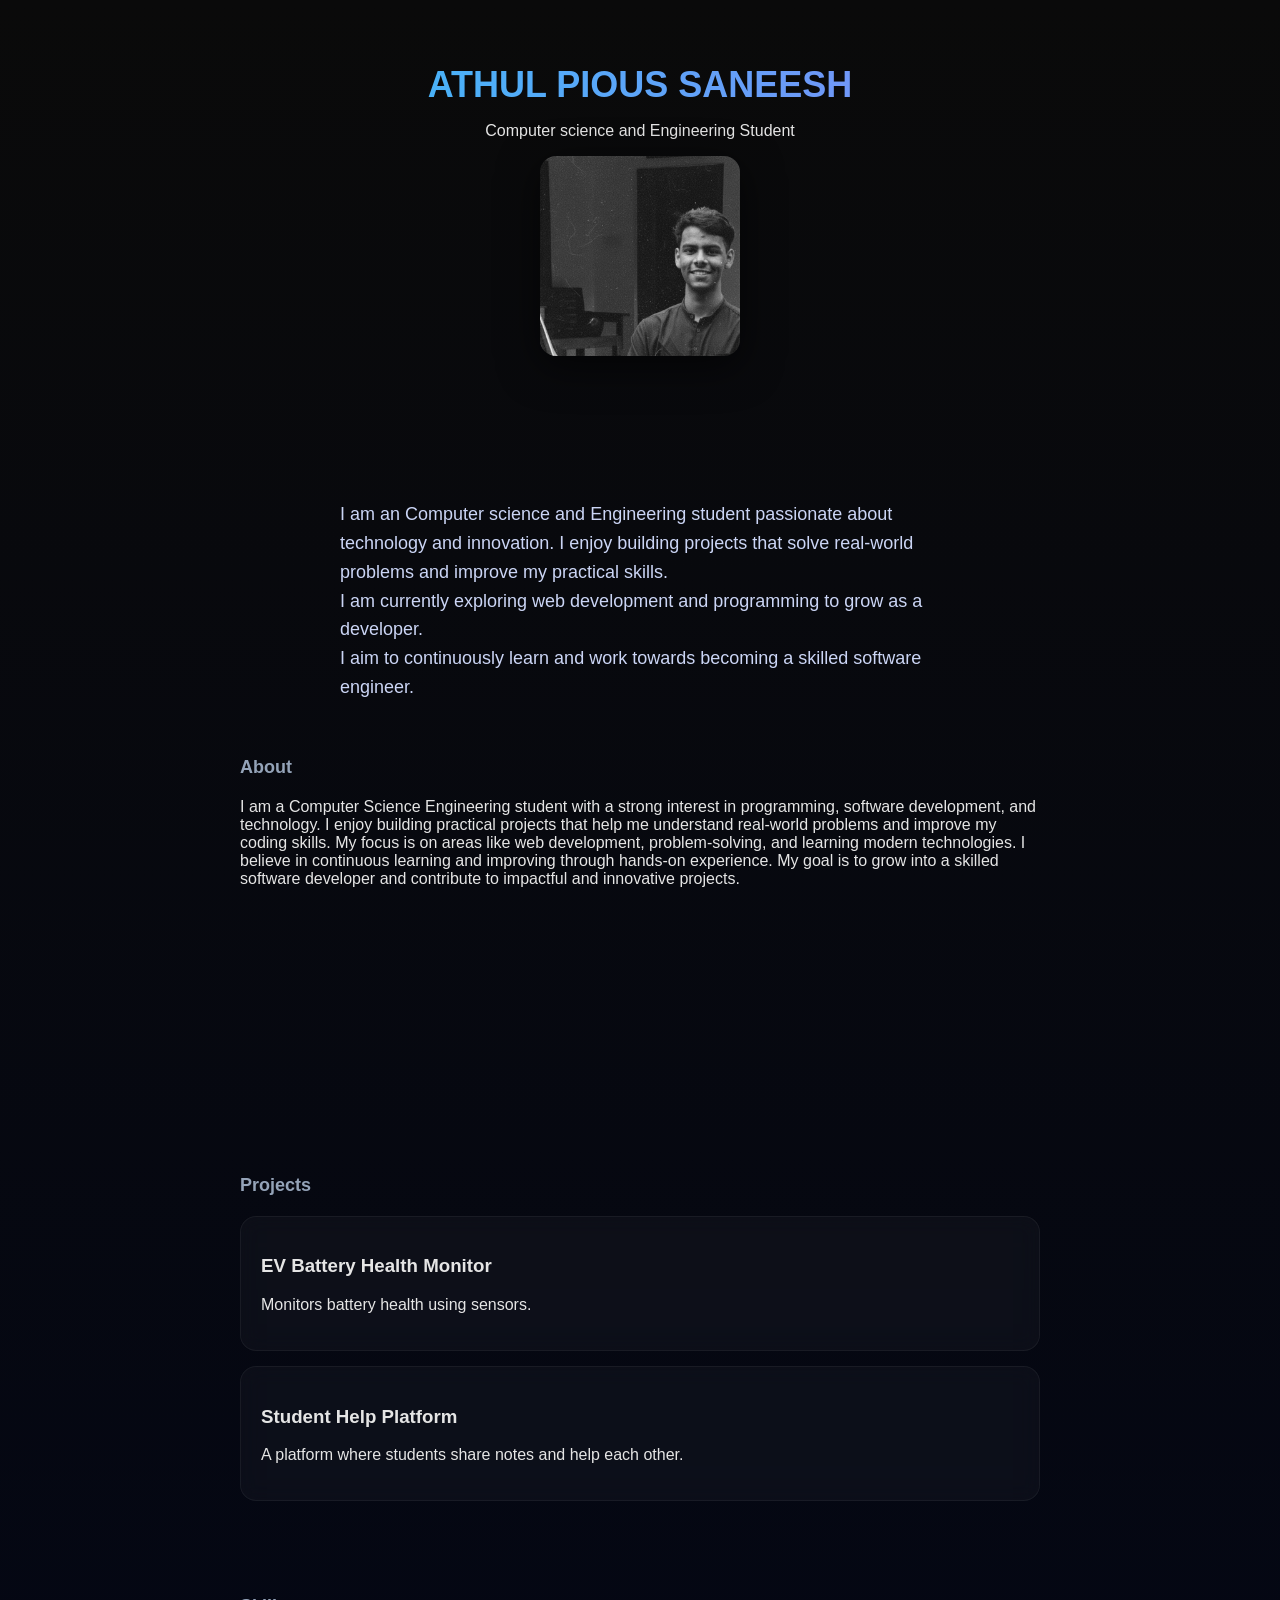
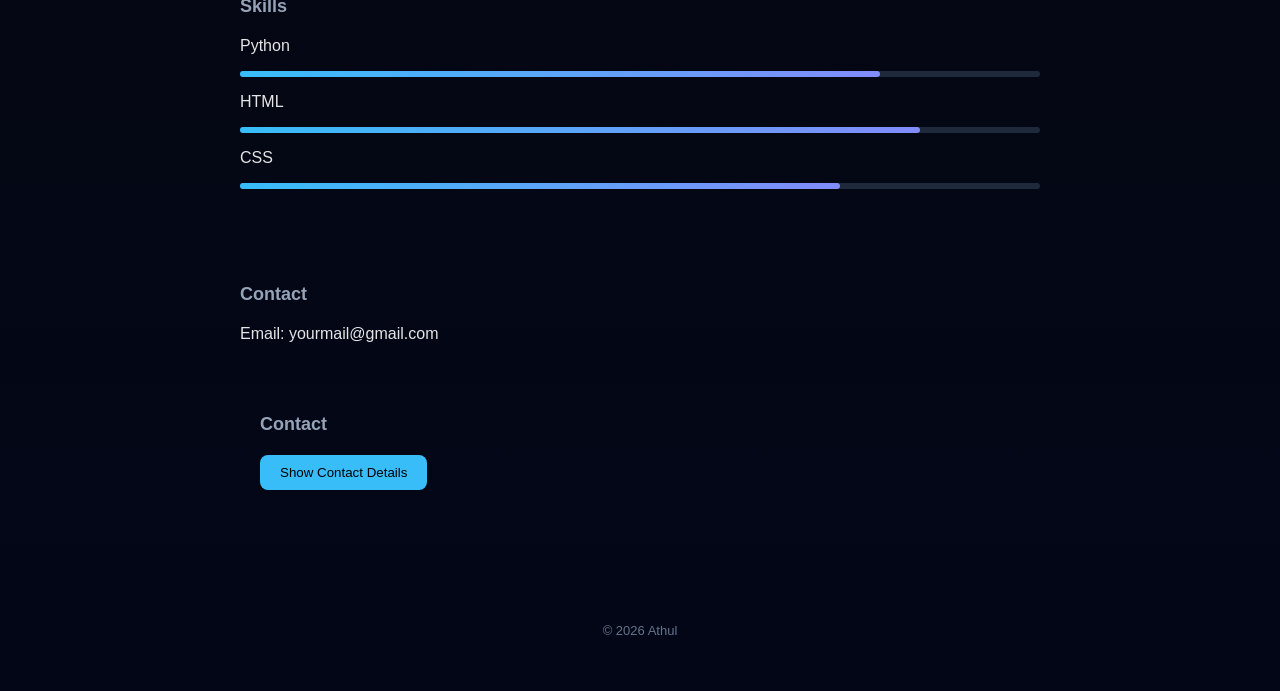
==== index.html @ 9983e73d "Add files via upload" ====
<!DOCTYPE html>
<html>

<head>
  <title>Athul Portfolio</title>
  <link rel="stylesheet" href="style.css">
 

</script>
</head>

<body>


<header class="fade-in">
  <h1>ATHUL PIOUS SANEESH</h1>
  <p>Computer science and Engineering Student</p>
  <img src="pfp.jpeg" alt="Athul" class="profile">
  <section class="fade-in"></section>
</header>
<p class="intro">
  I am an Computer science and Engineering student passionate about technology and innovation.  
  I enjoy building projects that solve real-world problems and improve my practical skills.  <br>
  I am currently exploring web development and programming to grow as a developer.  <br>
  I aim to continuously learn and work towards becoming a skilled software engineer.
</p>

<section class="fade-in">
  <h2>About</h2>
  <p>
    I am a Computer Science Engineering student with a strong interest in programming, software development, and technology. I enjoy building practical projects that help me understand real-world problems and improve my coding skills. My focus is on areas like web development, problem-solving, and learning modern technologies. I believe in continuous learning and improving through hands-on experience. My goal is to grow into a skilled software developer and contribute to impactful and innovative projects.
    <section class="fade-in"></section>
  </p>
</section>

<section class="fade-in">
  <section class="fade-in"></section>
  <h2>Projects</h2>

  <div class="card">
    <h3>EV Battery Health Monitor</h3>
    <p>Monitors battery health using sensors.</p>
  </div>

  <div class="card">
    <h3>Student Help Platform</h3>
    <p>A platform where students share notes and help each other.</p>
  </div>

</section>

<section class="fade-in">
  <h2>Skills</h2>

  <div class="skill">
    <p>Python</p>
    <div class="skill-bar">
      <div class="skill-level python"></div>
    </div>
  </div>

  <div class="skill">
    <p>HTML</p>
    <div class="skill-bar">
      <div class="skill-level html"></div>
    </div>
  </div>

  <div class="skill">
    <p>CSS</p>
    <div class="skill-bar">
      <div class="skill-level css"></div>
    </div>
  </div>

</section>

<section class="fade-in">
  <h2>Contact</h2>
  <p>Email: yourmail@gmail.com</p>
  <section>
  <h2>Contact</h2>

  <button onclick="showContact()" class="btn">
    Show Contact Details
  </button>

  <div id="contact-info" style="display: none;">
    <p>Email: athulpioussaneeshkp@gmail.com</p>
    <p>GitHub: github.com/athul</p>
    <p>LinkedIn: linkedin.com/in/athul</p>
  </div>
</section>
</section>

<footer class="fade-in">
  <p>© 2026 Athul</p>
</footer>
<script>
function showContact() {
  var x = document.getElementById("contact-info");

  if (x.style.display === "none") {
    x.style.display = "block";
  } else {
    x.style.display = "none";
  }
}
</script>

</body>
</html>
---- style.css ----
body {
  margin: 0;
  font-family: 'Segoe UI', sans-serif;
  background: linear-gradient(180deg, #0a0a0a, #020617);
  color: #e5e5e5;
}

/* Layout */
header, section, footer {
  max-width: 800px;
  margin: auto;
  padding: 40px 20px;
}

/* Header */
header {
  text-align: center;
}

/* Profile Image */
.profile {
  width: 200px;
  height: 200px;
  object-fit: cover;
  border-radius: 16px;
  margin-bottom: 20px;
  transition: 0.4s;
  box-shadow: 0 10px 40px rgba(0,0,0,0.6);
}

.profile:hover {
  transform: scale(1.05) rotate(1deg);
}

/* Headings */
h1 {
  font-size: 36px;
  margin-bottom: 5px;
  background: linear-gradient(to right, #38bdf8, #818cf8);
  -webkit-background-clip: text;
  -webkit-text-fill-color: transparent;
}

h2 {
  font-size: 18px;
  color: #94a3b8;
  margin-bottom: 20px;
}

/* Intro */
.intro {
  font-size: 18px;
  color: #cbd5f5;
  max-width: 600px;
  margin: auto;
  line-height: 1.6;
}

/* Cards (Glass Effect) */
.card {
  padding: 20px;
  margin-top: 15px;
  border-radius: 16px;
  background: rgba(255,255,255,0.03);
  backdrop-filter: blur(10px);
  border: 1px solid rgba(255,255,255,0.05);
  transition: 0.4s;
}

.card:hover {
  transform: translateY(-8px) scale(1.02);
  border: 1px solid #38bdf8;
}

/* Skills */
.skill {
  margin-top: 15px;
}

.skill-bar {
  background: #1e293b;
  height: 6px;
  border-radius: 10px;
}

.skill-level {
  height: 6px;
  border-radius: 10px;
  background: linear-gradient(to right, #38bdf8, #818cf8);
  animation: load 1.5s ease;
}

.python { width: 80%; }
.html { width: 85%; }
.css { width: 75%; }
.btn {
  background: #38bdf8;
  color: black;
  border: none;
  padding: 10px 20px;
  border-radius: 8px;
  cursor: pointer;
  transition: 0.3s;
}

.btn:hover {
  background: #0ea5e9;
}

/* Hidden by default */
.hidden {
  display: none;
  margin-top: 15px;
}

/* Animations */
@keyframes load {
  from { width: 0; }
}

/* Fade-in */
.fade-in {
  opacity: 0;
  transform: translateY(20px);
  animation: fadeUp 1s ease forwards;
}

.fade-in:nth-child(1) { animation-delay: 0.2s; }
.fade-in:nth-child(2) { animation-delay: 0.4s; }
.fade-in:nth-child(3) { animation-delay: 0.6s; }
.fade-in:nth-child(4) { animation-delay: 0.8s; }

@keyframes fadeUp {
  to {
    opacity: 1;
    transform: translateY(0);
  }
}

/* Footer */
footer {
  text-align: center;
  color: #64748b;
  font-size: 13px;
}
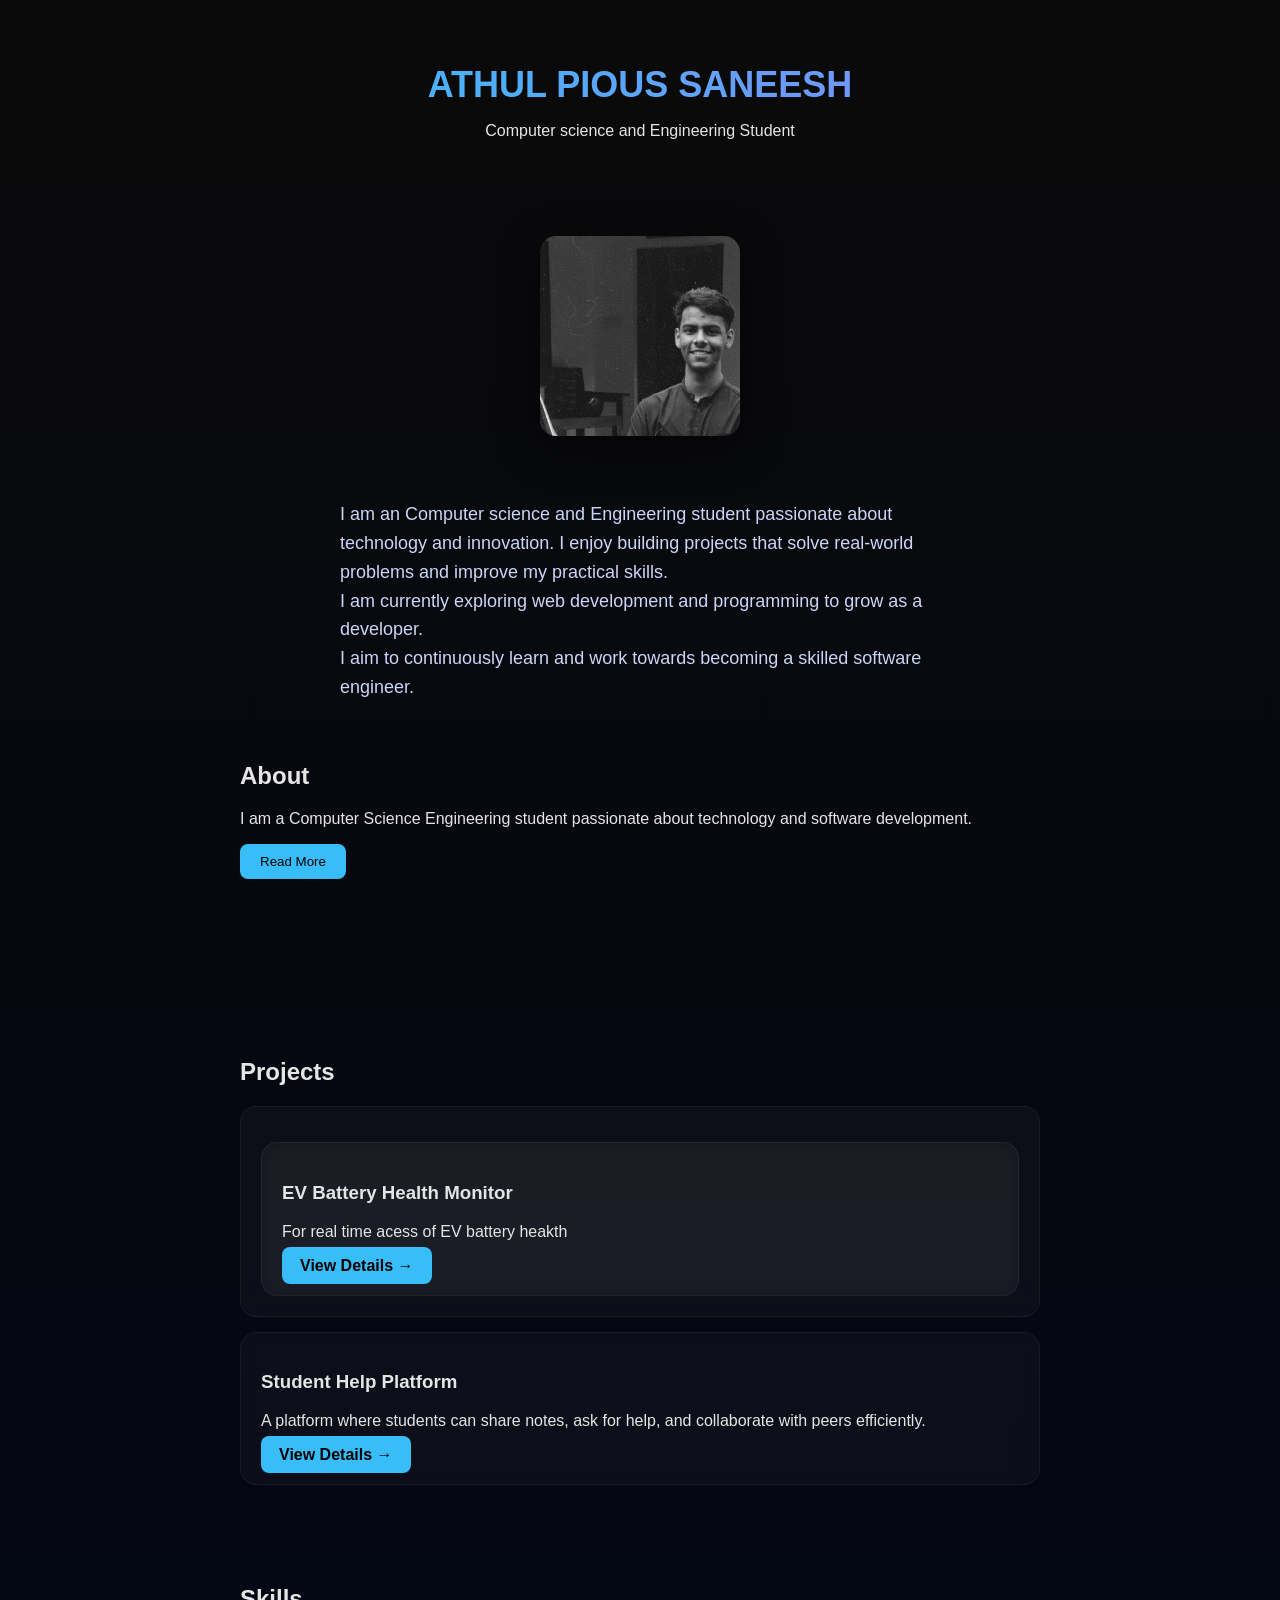
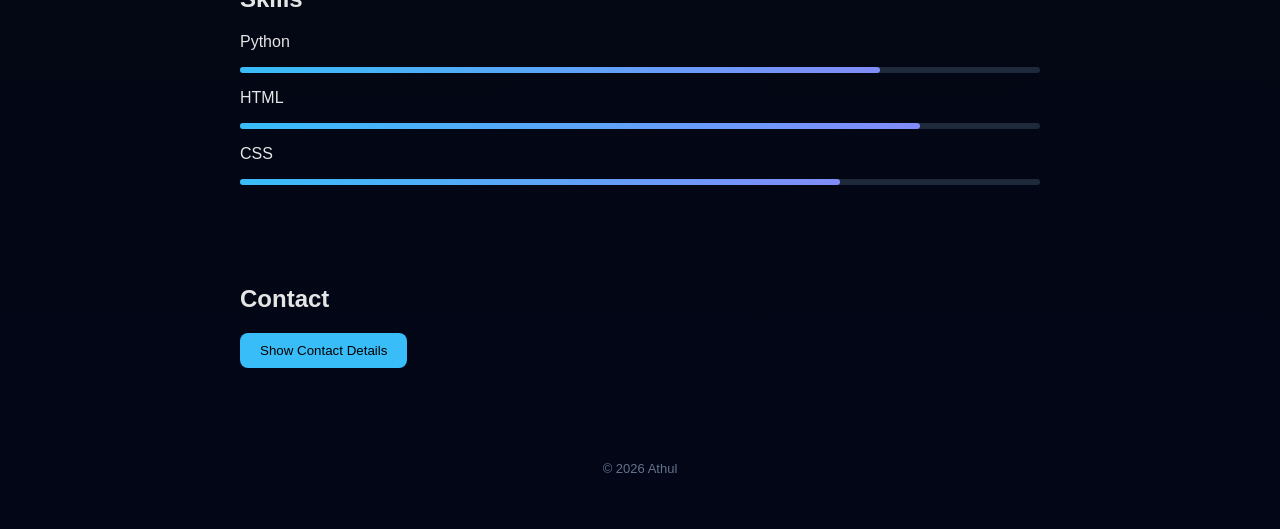
==== commit dacd1349: "Add files via upload" ====
--- a/index.html
+++ b/index.html
@@ -6,6 +6,13 @@
   <link rel="stylesheet" href="style.css">
  
 
+
+</script>
+<script>
+function toggleAbout() {
+  var x = document.getElementById("more-about");
+  x.classList.toggle("show");
+}
 </script>
 </head>
 
@@ -15,8 +22,9 @@
 <header class="fade-in">
   <h1>ATHUL PIOUS SANEESH</h1>
   <p>Computer science and Engineering Student</p>
+  
+  <section class="fade-in"></section>
   <img src="pfp.jpeg" alt="Athul" class="profile">
-  <section class="fade-in"></section>
 </header>
 <p class="intro">
   I am an Computer science and Engineering student passionate about technology and innovation.  
@@ -27,10 +35,24 @@
 
 <section class="fade-in">
   <h2>About</h2>
+
   <p>
-    I am a Computer Science Engineering student with a strong interest in programming, software development, and technology. I enjoy building practical projects that help me understand real-world problems and improve my coding skills. My focus is on areas like web development, problem-solving, and learning modern technologies. I believe in continuous learning and improving through hands-on experience. My goal is to grow into a skilled software developer and contribute to impactful and innovative projects.
-    <section class="fade-in"></section>
+    I am a Computer Science Engineering student passionate about technology and software development.
   </p>
+
+  <button onclick="toggleAbout()" class="btn">
+    Read More
+  </button>
+
+  <div id="more-about" class="about-hidden">
+    <p>
+      I enjoy building practical projects that help me understand real-world problems and improve my coding skills.
+      My focus is on web development, problem-solving, and learning modern technologies.
+      I believe in continuous learning and improving through hands-on experience.
+      My goal is to grow into a skilled developer and contribute to impactful projects.
+    </p>
+  </div>
+
 </section>
 
 <section class="fade-in">
@@ -38,14 +60,34 @@
   <h2>Projects</h2>
 
   <div class="card">
-    <h3>EV Battery Health Monitor</h3>
-    <p>Monitors battery health using sensors.</p>
+    <div class="card project-card">
+
+  <h3>EV Battery Health Monitor</h3>
+
+ <p>For real time acess of EV battery heakth</p>
+
+  <a href="project1.html" target="_blank" class="view-btn">
+    View Details →
+  </a>
+
+</div>
+    </a>
   </div>
 
-  <div class="card">
-    <h3>Student Help Platform</h3>
-    <p>A platform where students share notes and help each other.</p>
-  </div>
+
+<div class="card project-card">
+
+  <h3>Student Help Platform</h3>
+
+  <p>
+    A platform where students can share notes, ask for help, and collaborate with peers efficiently.
+  </p>
+
+  <a href="project2.html" target="_blank" class="view-btn">
+    View Details →
+  </a>
+
+</div>
 
 </section>
 
@@ -75,9 +117,8 @@
 
 </section>
 
-<section class="fade-in">
-  <h2>Contact</h2>
-  <p>Email: yourmail@gmail.com</p>
+
+ 
   <section>
   <h2>Contact</h2>
 
--- a/style.css
+++ b/style.css
@@ -42,9 +42,14 @@
 }
 
 h2 {
-  font-size: 18px;
-  color: #94a3b8;
-  margin-bottom: 20px;
+  h2 {
+  font-size: 24px;
+  background: linear-gradient(to right, #38bdf8, #818cf8);
+  -webkit-background-clip: text;
+  -webkit-text-fill-color: transparent;
+  margin-bottom: 15px;
+  font-weight: 600;
+};
 }
 
 /* Intro */
@@ -143,3 +148,86 @@
   color: #64748b;
   font-size: 13px;
 }
+/* Project Card */
+.project-card {
+  position: relative;
+  overflow: hidden;
+  border-radius: 16px;
+  cursor: pointer;
+}
+.project-container {
+  position: relative;
+  overflow: hidden;
+  border-radius: 16px;
+}
+
+/* Image */
+.project-img {
+  width: 100%;
+  height: 250px;
+  object-fit: cover;
+  display: block;
+  transition: 0.4s;
+}
+
+/* Overlay */
+.overlay {
+  position: absolute;
+  top: 0;
+  left: 0;
+  width: 100%;
+  height: 100%;
+
+  background: rgba(0,0,0,0.75);
+
+  display: flex;
+  flex-direction: column;
+  justify-content: center;
+  align-items: center;
+
+  opacity: 0;
+  transition: 0.4s;
+  text-align: center;
+  padding: 20px;
+}
+
+/* Hover effects */
+.project-container:hover .overlay {
+  opacity: 1;
+}
+
+.project-container:hover .project-img {
+  transform: scale(1.1);
+  filter: blur(3px);
+}
+
+/* Button */
+.view-btn {
+  margin-top: 12px;
+  padding: 10px 18px;
+  background: #38bdf8;
+  color: black;
+  text-decoration: none;
+  border-radius: 8px;
+  font-weight: bold;
+  transition: 0.3s;
+}
+
+.view-btn:hover {
+  background: #0ea5e9;
+}
+.about-hidden {
+  max-height: 0;
+  overflow: hidden;
+  opacity: 0;
+  transition: all 0.4s ease;
+}
+
+.about-hidden.show {
+  max-height: 500px;   /* increase this */
+  opacity: 1;
+  margin-top: 10px;
+}
+section {
+  overflow: hidden;
+}
